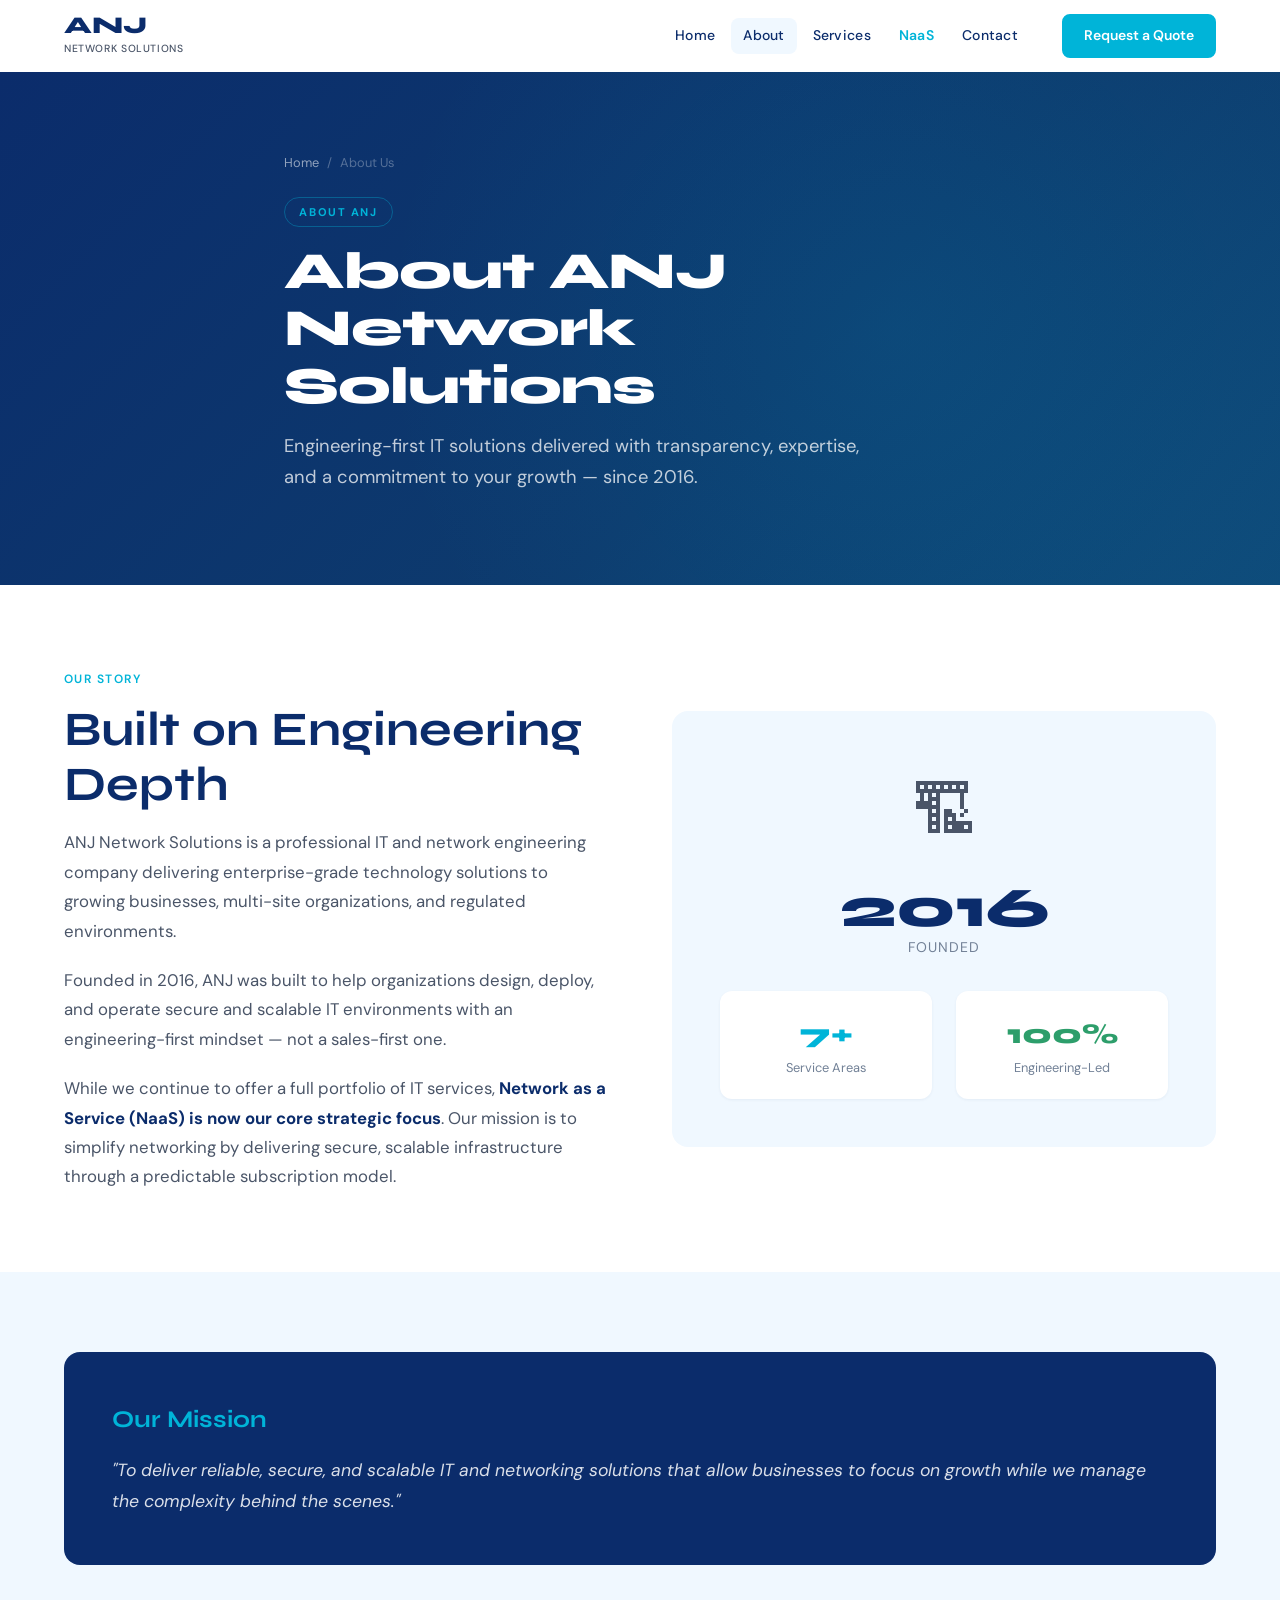
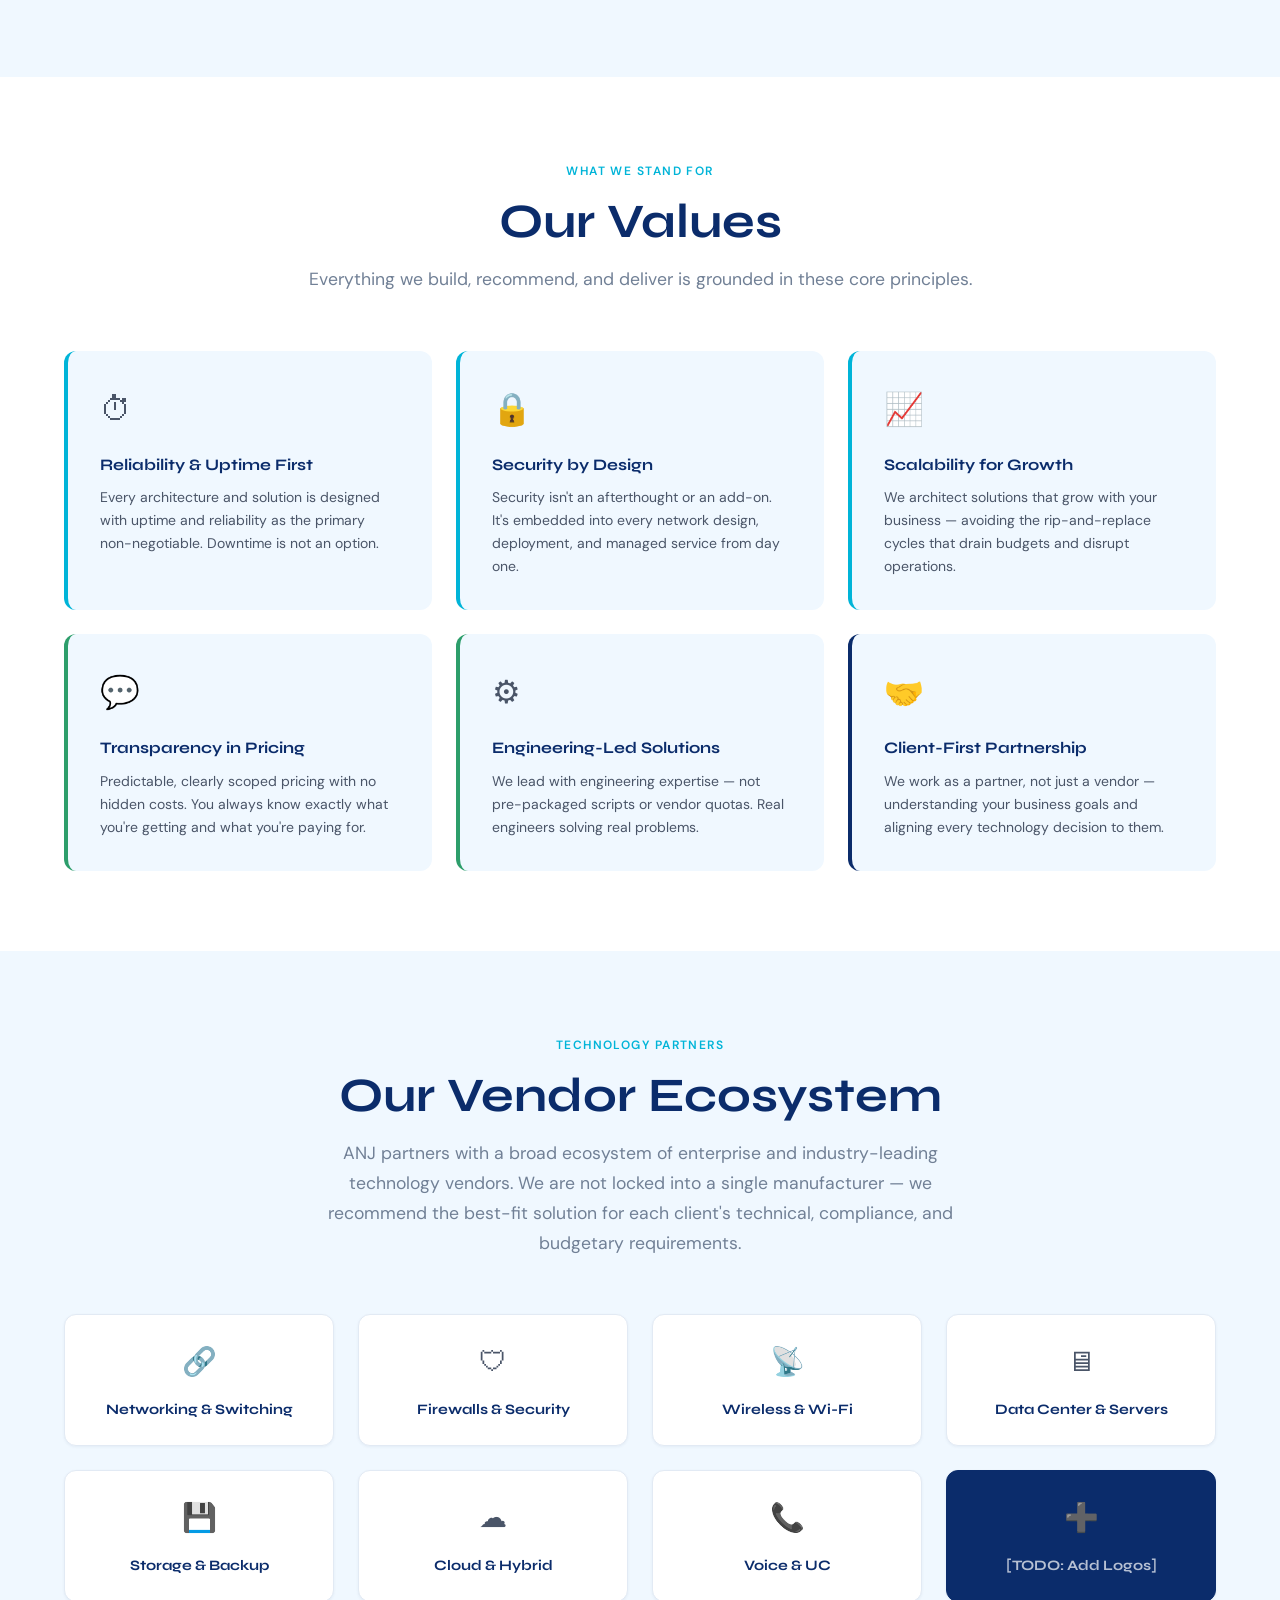
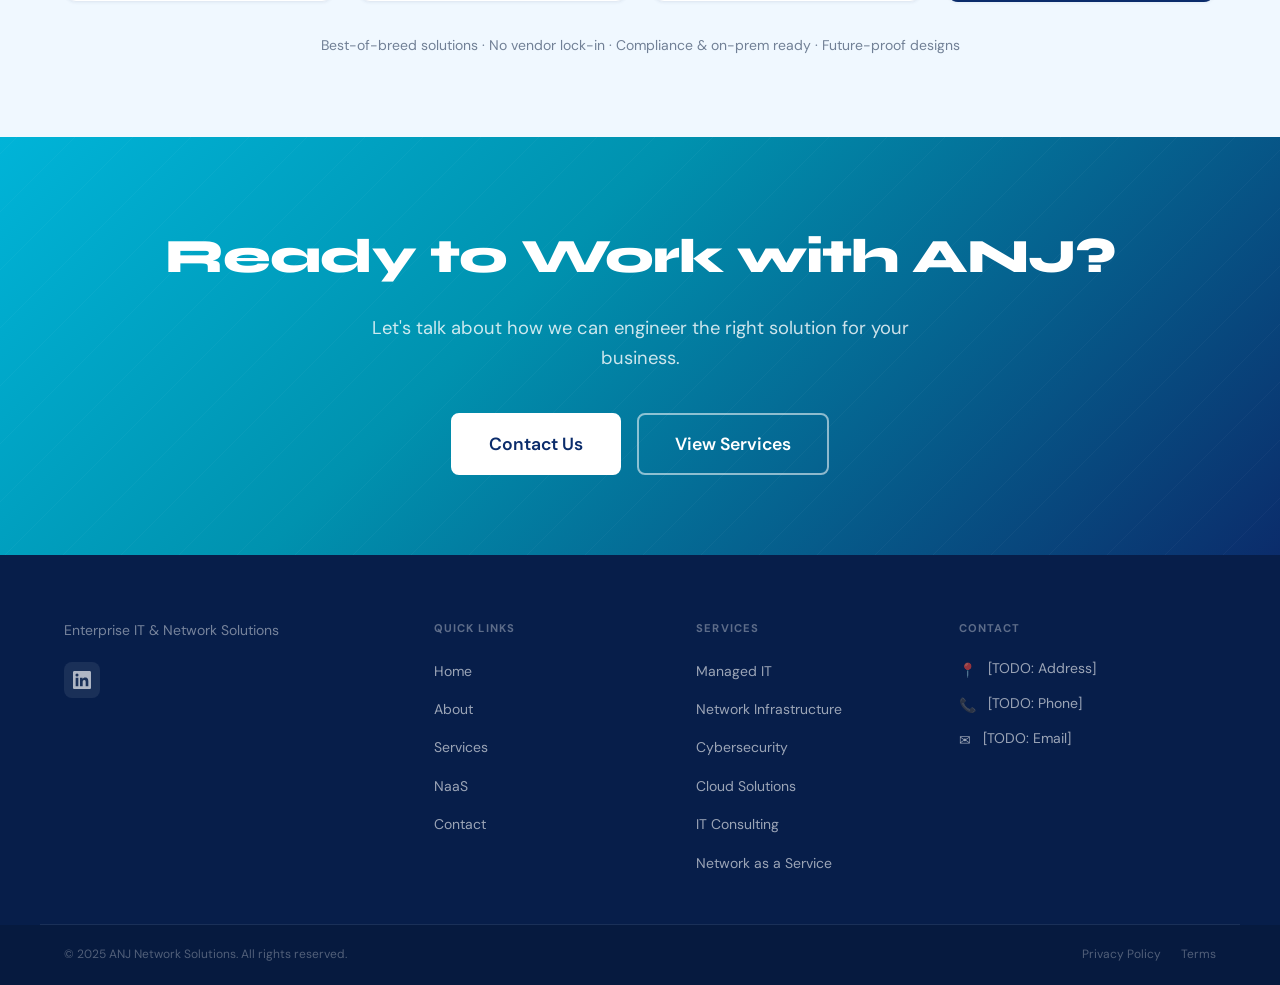
==== about.html @ 785e70c3 "Add files via upload" ====
<!DOCTYPE html>
<html lang="en">
<head>
<meta charset="UTF-8"/><meta name="viewport" content="width=device-width,initial-scale=1.0"/>
<title>About Us | ANJ Network Solutions</title>
<meta name="description" content="Founded in 2016, ANJ Network Solutions delivers enterprise-grade IT and network engineering with an engineering-first mindset. Learn about our mission, values, and team."/>
<link rel="canonical" href="https://www.anjnetworksolutions.com/about"/>
<meta property="og:title" content="About ANJ Network Solutions"/><meta property="og:description" content="Founded in 2016. Engineering-first IT and network solutions for growing businesses and regulated industries."/>
<link rel="preconnect" href="https://fonts.googleapis.com"/><link rel="preconnect" href="https://fonts.gstatic.com" crossorigin/>
<link href="https://fonts.googleapis.com/css2?family=Syne:wght@600;700;800&family=DM+Sans:wght@300;400;500;600&display=swap" rel="stylesheet"/>
<link rel="stylesheet" href="styles.css"/>
</head>
<body>
<header class="site-hd">
  <div class="ctr hd-inner">
    <a href="index.html" class="logo-lk"><img src="assets/anj-logo.png" alt="ANJ Network Solutions" class="logo-img" onerror="this.style.display='none';this.nextElementSibling.style.display='flex'"/><span class="logo-fb"><span class="logo-anj">ANJ</span><span class="logo-sub">Network Solutions</span></span></a>
    <nav class="main-nav"><ul class="nav-list">
      <li><a href="index.html" class="nav-lk">Home</a></li>
      <li><a href="about.html" class="nav-lk active">About</a></li>
      <li><a href="services.html" class="nav-lk">Services</a></li>
      <li><a href="naas.html" class="nav-lk nav-lk-hi">NaaS</a></li>
      <li><a href="contact.html" class="nav-lk">Contact</a></li>
    </ul></nav>
    <div class="hd-cta"><a href="contact.html#form" class="btn btn-primary btn-sm">Request a Quote</a></div>
    <button class="nav-tog" aria-label="Open menu" aria-expanded="false"><span class="hb-line"></span><span class="hb-line"></span><span class="hb-line"></span></button>
  </div>
  <nav class="mob-nav"><ul class="mob-nav-list">
    <li><a href="index.html" class="mob-nav-lk">Home</a></li><li><a href="about.html" class="mob-nav-lk">About</a></li>
    <li><a href="services.html" class="mob-nav-lk">Services</a></li><li><a href="naas.html" class="mob-nav-lk">NaaS</a></li>
    <li><a href="contact.html" class="mob-nav-lk">Contact</a></li>
    <li><a href="contact.html#form" class="btn btn-primary mob-cta">Request a Quote</a></li>
  </ul></nav>
</header>

<main>

<!-- PAGE HERO -->
<section class="pg-hero">
  <div class="ctr pg-hero-inner">
    <nav class="breadcrumb"><a href="index.html">Home</a><span>/</span><span>About Us</span></nav>
    <div class="pg-hero-label">About ANJ</div>
    <h1>About ANJ Network Solutions</h1>
    <p class="lead">Engineering-first IT solutions delivered with transparency, expertise, and a commitment to your growth — since 2016.</p>
  </div>
</section>

<!-- STORY -->
<section class="sec sec-white" id="story">
  <div class="ctr">
    <div style="display:grid;grid-template-columns:1fr 1fr;gap:4rem;align-items:center">
      <div class="reveal">
        <span class="sec-label">Our Story</span>
        <h2 class="sec-title">Built on Engineering Depth</h2>
        <p style="font-size:1.05rem;color:var(--slate);line-height:1.75;margin-bottom:1.25rem">ANJ Network Solutions is a professional IT and network engineering company delivering enterprise-grade technology solutions to growing businesses, multi-site organizations, and regulated environments.</p>
        <p style="font-size:1.05rem;color:var(--slate);line-height:1.75;margin-bottom:1.25rem">Founded in 2016, ANJ was built to help organizations design, deploy, and operate secure and scalable IT environments with an engineering-first mindset — not a sales-first one.</p>
        <p style="font-size:1.05rem;color:var(--slate);line-height:1.75">While we continue to offer a full portfolio of IT services, <strong style="color:var(--navy)">Network as a Service (NaaS) is now our core strategic focus</strong>. Our mission is to simplify networking by delivering secure, scalable infrastructure through a predictable subscription model.</p>
      </div>
      <div class="reveal" style="background:var(--ice);border-radius:var(--r-xl);padding:3rem;text-align:center">
        <div style="font-size:4rem;margin-bottom:1rem">🏗</div>
        <div style="font-family:var(--font-h);font-size:3.5rem;font-weight:800;color:var(--navy);line-height:1">2016</div>
        <div style="font-size:.875rem;color:var(--slate-light);text-transform:uppercase;letter-spacing:.08em;margin-bottom:2rem">Founded</div>
        <div style="display:grid;grid-template-columns:1fr 1fr;gap:1.5rem">
          <div style="background:var(--white);border-radius:var(--r-lg);padding:1.25rem;box-shadow:var(--shadow-sm)"><div style="font-family:var(--font-h);font-size:1.75rem;font-weight:800;color:var(--cyan)">7+</div><div style="font-size:.8rem;color:var(--slate-light)">Service Areas</div></div>
          <div style="background:var(--white);border-radius:var(--r-lg);padding:1.25rem;box-shadow:var(--shadow-sm)"><div style="font-family:var(--font-h);font-size:1.75rem;font-weight:800;color:var(--green)">100%</div><div style="font-size:.8rem;color:var(--slate-light)">Engineering-Led</div></div>
        </div>
      </div>
    </div>
  </div>
</section>

<!-- MISSION -->
<section class="sec sec-ice" id="mission">
  <div class="ctr">
    <div class="reveal">
      <div class="mission-box">
        <h3>Our Mission</h3>
        <p>"To deliver reliable, secure, and scalable IT and networking solutions that allow businesses to focus on growth while we manage the complexity behind the scenes."</p>
      </div>
    </div>
  </div>
</section>

<!-- VALUES -->
<section class="sec sec-white" id="values">
  <div class="ctr">
    <div class="sec-hd sec-hd-c reveal">
      <span class="sec-label">What We Stand For</span>
      <h2 class="sec-title">Our Values</h2>
      <p class="sec-intro">Everything we build, recommend, and deliver is grounded in these core principles.</p>
    </div>
    <div class="values-grid">
      <div class="val-card reveal"><div class="val-icon">⏱</div><h3 class="val-title">Reliability &amp; Uptime First</h3><p class="val-body">Every architecture and solution is designed with uptime and reliability as the primary non-negotiable. Downtime is not an option.</p></div>
      <div class="val-card reveal"><div class="val-icon">🔒</div><h3 class="val-title">Security by Design</h3><p class="val-body">Security isn't an afterthought or an add-on. It's embedded into every network design, deployment, and managed service from day one.</p></div>
      <div class="val-card reveal"><div class="val-icon">📈</div><h3 class="val-title">Scalability for Growth</h3><p class="val-body">We architect solutions that grow with your business — avoiding the rip-and-replace cycles that drain budgets and disrupt operations.</p></div>
      <div class="val-card reveal" style="border-left-color:var(--green)"><div class="val-icon">💬</div><h3 class="val-title">Transparency in Pricing</h3><p class="val-body">Predictable, clearly scoped pricing with no hidden costs. You always know exactly what you're getting and what you're paying for.</p></div>
      <div class="val-card reveal" style="border-left-color:var(--green)"><div class="val-icon">⚙</div><h3 class="val-title">Engineering-Led Solutions</h3><p class="val-body">We lead with engineering expertise — not pre-packaged scripts or vendor quotas. Real engineers solving real problems.</p></div>
      <div class="val-card reveal" style="border-left-color:var(--navy)"><div class="val-icon">🤝</div><h3 class="val-title">Client-First Partnership</h3><p class="val-body">We work as a partner, not just a vendor — understanding your business goals and aligning every technology decision to them.</p></div>
    </div>
  </div>
</section>

<!-- VENDOR ECOSYSTEM -->
<section class="sec sec-ice" id="vendors">
  <div class="ctr">
    <div class="sec-hd sec-hd-c reveal">
      <span class="sec-label">Technology Partners</span>
      <h2 class="sec-title">Our Vendor Ecosystem</h2>
      <p class="sec-intro">ANJ partners with a broad ecosystem of enterprise and industry-leading technology vendors. We are not locked into a single manufacturer — we recommend the best-fit solution for each client's technical, compliance, and budgetary requirements.</p>
    </div>
    <div class="vendor-cats">
      <div class="vendor-cat reveal"><div class="vendor-cat-icon">🔗</div><h4 class="vendor-cat-title">Networking &amp; Switching</h4></div>
      <div class="vendor-cat reveal"><div class="vendor-cat-icon">🛡</div><h4 class="vendor-cat-title">Firewalls &amp; Security</h4></div>
      <div class="vendor-cat reveal"><div class="vendor-cat-icon">📡</div><h4 class="vendor-cat-title">Wireless &amp; Wi-Fi</h4></div>
      <div class="vendor-cat reveal"><div class="vendor-cat-icon">🖥</div><h4 class="vendor-cat-title">Data Center &amp; Servers</h4></div>
      <div class="vendor-cat reveal"><div class="vendor-cat-icon">💾</div><h4 class="vendor-cat-title">Storage &amp; Backup</h4></div>
      <div class="vendor-cat reveal"><div class="vendor-cat-icon">☁</div><h4 class="vendor-cat-title">Cloud &amp; Hybrid</h4></div>
      <div class="vendor-cat reveal"><div class="vendor-cat-icon">📞</div><h4 class="vendor-cat-title">Voice &amp; UC</h4></div>
      <div class="vendor-cat reveal" style="background:var(--navy);border-color:var(--navy)"><div class="vendor-cat-icon">➕</div><h4 class="vendor-cat-title" style="color:rgba(255,255,255,.7)">[TODO: Add Logos]</h4></div>
    </div>
    <p style="text-align:center;font-size:.875rem;color:var(--slate-light);margin-top:2rem" class="reveal">Best-of-breed solutions · No vendor lock-in · Compliance &amp; on-prem ready · Future-proof designs</p>
  </div>
</section>

<!-- CTA -->
<section class="cta-band">
  <div class="ctr cta-band-inner reveal">
    <h2>Ready to Work with ANJ?</h2>
    <p>Let's talk about how we can engineer the right solution for your business.</p>
    <div class="cta-band-acts">
      <a href="contact.html#form" class="btn btn-white btn-lg">Contact Us</a>
      <a href="services.html" class="btn btn-ghost btn-lg">View Services</a>
    </div>
  </div>
</section>

</main>

<footer class="site-ft">
  <div class="ctr ft-inner">
    <div><img src="assets/anj-logo-white.png" alt="ANJ Network Solutions" class="ft-logo" onerror="this.style.display='none'"/><p class="ft-tag">Enterprise IT &amp; Network Solutions</p><div class="ft-social"><a href="https://linkedin.com/company/TODO" class="soc-lk" aria-label="LinkedIn" target="_blank" rel="noopener"><svg viewBox="0 0 24 24" fill="currentColor" width="18" height="18"><path d="M20.447 20.452h-3.554v-5.569c0-1.328-.027-3.037-1.852-3.037-1.853 0-2.136 1.445-2.136 2.939v5.667H9.351V9h3.414v1.561h.046c.477-.9 1.637-1.85 3.37-1.85 3.601 0 4.267 2.37 4.267 5.455v6.286zM5.337 7.433a2.062 2.062 0 01-2.063-2.065 2.064 2.064 0 112.063 2.065zm1.782 13.019H3.555V9h3.564v11.452zM22.225 0H1.771C.792 0 0 .774 0 1.729v20.542C0 23.227.792 24 1.771 24h20.451C23.2 24 24 23.227 24 22.271V1.729C24 .774 23.2 0 22.222 0h.003z"/></svg></a></div></div>
    <nav><h4 class="ft-nav-title">Quick Links</h4><ul class="ft-nav-list"><li><a href="index.html" class="ft-lk">Home</a></li><li><a href="about.html" class="ft-lk">About</a></li><li><a href="services.html" class="ft-lk">Services</a></li><li><a href="naas.html" class="ft-lk">NaaS</a></li><li><a href="contact.html" class="ft-lk">Contact</a></li></ul></nav>
    <nav><h4 class="ft-nav-title">Services</h4><ul class="ft-nav-list"><li><a href="services/managed-it.html" class="ft-lk">Managed IT</a></li><li><a href="services/network-infrastructure.html" class="ft-lk">Network Infrastructure</a></li><li><a href="services/cybersecurity.html" class="ft-lk">Cybersecurity</a></li><li><a href="services/cloud-solutions.html" class="ft-lk">Cloud Solutions</a></li><li><a href="services/it-consulting.html" class="ft-lk">IT Consulting</a></li><li><a href="naas.html" class="ft-lk">Network as a Service</a></li></ul></nav>
    <address style="font-style:normal"><h4 class="ft-nav-title">Contact</h4><ul class="ft-ci-list"><li><span class="ft-ci-icon">📍</span><span>[TODO: Address]</span></li><li><span class="ft-ci-icon">📞</span><a href="tel:TODO" class="ft-lk">[TODO: Phone]</a></li><li><span class="ft-ci-icon">✉</span><a href="mailto:info@anjnetworksolutions.com" class="ft-lk">[TODO: Email]</a></li></ul></address>
  </div>
  <div class="ft-bottom"><div class="ctr ft-bottom-inner"><p class="ft-copy">© 2025 ANJ Network Solutions. All rights reserved.</p><nav class="ft-legal"><a href="#" class="ft-lk-sm">Privacy Policy</a><a href="#" class="ft-lk-sm">Terms</a></nav></div></div>
</footer>
<script src="main.js"></script>
</body>
</html>
---- styles.css ----
/* ============================================================
   ANJ NETWORK SOLUTIONS — styles.css
   Design System: Deep Navy + Cyan + Emerald
   Fonts: Syne (headings) + DM Sans (body)
   ============================================================ */

:root {
  --navy:        #0B2C6B;
  --navy-deep:   #071E4A;
  --navy-mid:    #0D3B6E;
  --cyan:        #00B4D8;
  --cyan-dark:   #0092AF;
  --cyan-light:  #E0F7FD;
  --green:       #2D9E6B;
  --green-dark:  #228A5A;
  --green-light: #E8F8F0;
  --ice:         #F0F8FF;
  --white:       #FFFFFF;
  --slate:       #4A5568;
  --slate-light: #718096;
  --border:      #E2EAF4;
  --shadow-sm:   0 1px 3px rgba(11,44,107,.06);
  --shadow-md:   0 4px 24px rgba(11,44,107,.08);
  --shadow-lg:   0 8px 40px rgba(11,44,107,.13);
  --font-h:      'Syne', sans-serif;
  --font-b:      'DM Sans', sans-serif;
  --r-sm: 4px; --r-md: 8px; --r-lg: 12px; --r-xl: 16px; --r-full: 9999px;
  --max-w: 1200px;
  --px: 1.5rem;
  --hh: 72px;
  --ease: .22s ease;
}

*,*::before,*::after{box-sizing:border-box;margin:0;padding:0}
html{scroll-behavior:smooth;font-size:16px}
body{font-family:var(--font-b);color:var(--slate);background:var(--white);-webkit-font-smoothing:antialiased;line-height:1.65}
img,svg{display:block;max-width:100%}
a{color:inherit;text-decoration:none}
ul,ol{list-style:none}
button{font-family:inherit;cursor:pointer;border:none;background:none}

/* ── Container ── */
.ctr{width:100%;max-width:var(--max-w);margin:0 auto;padding:0 var(--px)}

/* ── Buttons ── */
.btn{display:inline-flex;align-items:center;justify-content:center;gap:.5rem;padding:.75rem 1.75rem;font-family:var(--font-b);font-size:1rem;font-weight:600;border-radius:var(--r-md);transition:background var(--ease),color var(--ease),border-color var(--ease),box-shadow var(--ease),transform var(--ease);white-space:nowrap;border:2px solid transparent}
.btn:focus-visible{outline:3px solid var(--cyan);outline-offset:3px}
.btn:active{transform:translateY(1px)}
.btn-primary{background:var(--cyan);color:var(--white);border-color:var(--cyan)}
.btn-primary:hover{background:var(--cyan-dark);border-color:var(--cyan-dark);box-shadow:0 4px 16px rgba(0,180,216,.35)}
.btn-secondary{background:transparent;color:var(--navy);border-color:var(--navy)}
.btn-secondary:hover{background:var(--navy);color:var(--white)}
.btn-ghost{background:transparent;color:var(--white);border-color:rgba(255,255,255,.55)}
.btn-ghost:hover{background:rgba(255,255,255,.1);border-color:var(--white)}
.btn-accent{background:var(--green);color:var(--white);border-color:var(--green)}
.btn-accent:hover{background:var(--green-dark);border-color:var(--green-dark);box-shadow:0 4px 16px rgba(45,158,107,.35)}
.btn-white{background:var(--white);color:var(--navy);border-color:var(--white)}
.btn-white:hover{background:var(--ice)}
.btn-lg{padding:.9rem 2.25rem;font-size:1.1rem}
.btn-sm{padding:.5rem 1.25rem;font-size:.875rem}

/* ── Section header ── */
.sec-label{display:inline-block;font-size:.75rem;font-weight:600;letter-spacing:.12em;text-transform:uppercase;color:var(--cyan);margin-bottom:.75rem}
.sec-label-light{color:rgba(255,255,255,.6)}
.sec-title{font-family:var(--font-h);font-size:clamp(1.875rem,4vw,3rem);font-weight:700;color:var(--navy);line-height:1.15;margin-bottom:1rem}
.sec-title-light{color:var(--white)}
.sec-intro{font-size:1.1rem;color:var(--slate-light);max-width:680px;line-height:1.7}
.sec-hd{margin-bottom:3.5rem}
.sec-hd-c{text-align:center}
.sec-hd-c .sec-intro{margin:0 auto}
.sec-hd-light .sec-intro{color:rgba(255,255,255,.7)}

/* ── HEADER ── */
.site-hd{position:sticky;top:0;z-index:100;height:var(--hh);background:var(--white);border-bottom:1px solid transparent;transition:border-color var(--ease),box-shadow var(--ease)}
.site-hd.scrolled{border-bottom-color:var(--border);box-shadow:var(--shadow-sm)}
.hd-inner{height:var(--hh);display:flex;align-items:center;gap:2rem}
.logo-lk{display:flex;align-items:center;flex-shrink:0}
.logo-img{height:38px;width:auto}
.logo-fb{display:none;flex-direction:column;gap:2px}
.logo-anj{font-family:var(--font-h);font-size:1.5rem;font-weight:800;color:var(--navy);line-height:1}
.logo-sub{font-size:.65rem;font-weight:500;color:var(--slate);letter-spacing:.06em;text-transform:uppercase}
.main-nav{margin-left:auto}
.nav-list{display:flex;align-items:center;gap:.25rem}
.nav-lk{display:block;padding:.4rem .75rem;font-size:.875rem;font-weight:500;color:var(--navy);border-radius:var(--r-md);transition:background var(--ease),color var(--ease);letter-spacing:.02em}
.nav-lk:hover,.nav-lk.active{background:var(--ice);color:var(--navy)}
.nav-lk-hi{color:var(--cyan);font-weight:600}
.nav-lk-hi:hover{background:var(--cyan-light);color:var(--cyan-dark)}
.hd-cta{flex-shrink:0}
.nav-tog{display:none;flex-direction:column;justify-content:center;align-items:center;gap:5px;width:40px;height:40px;border-radius:var(--r-md);transition:background var(--ease)}
.nav-tog:hover{background:var(--ice)}
.hb-line{width:22px;height:2px;background:var(--navy);border-radius:2px;transition:transform var(--ease),opacity var(--ease)}
.mob-nav{position:fixed;top:var(--hh);left:0;right:0;bottom:0;background:var(--white);padding:1.5rem;transform:translateX(100%);transition:transform .35s ease;z-index:99;overflow-y:auto}
.mob-nav.open{transform:translateX(0)}
.mob-nav-list{display:flex;flex-direction:column;gap:.5rem}
.mob-nav-lk{display:block;padding:1rem;font-size:1.1rem;font-weight:500;color:var(--navy);border-bottom:1px solid var(--border);border-radius:var(--r-md);transition:background var(--ease)}
.mob-nav-lk:hover{background:var(--ice)}
.mob-cta{margin-top:1.5rem;width:100%;justify-content:center}

/* ── HERO ── */
.hero{position:relative;min-height:calc(100vh - var(--hh));min-height:680px;background:linear-gradient(135deg,var(--navy) 0%,var(--navy-mid) 55%,#0E4B7A 100%);overflow:hidden;display:flex;align-items:center}
.hero-bg{position:absolute;inset:0;background:radial-gradient(circle at 20% 30%,rgba(0,180,216,.12) 0%,transparent 50%),radial-gradient(circle at 80% 70%,rgba(45,158,107,.08) 0%,transparent 50%),repeating-linear-gradient(45deg,transparent,transparent 60px,rgba(255,255,255,.015) 60px,rgba(255,255,255,.015) 61px);pointer-events:none}
.hero-inner{position:relative;z-index:1;display:grid;grid-template-columns:1fr 1fr;align-items:center;gap:4rem;padding:5rem 0}
.hero-badge{display:inline-flex;align-items:center;background:rgba(0,180,216,.15);border:1px solid rgba(0,180,216,.3);color:var(--cyan);font-size:.75rem;font-weight:600;letter-spacing:.08em;text-transform:uppercase;padding:.35rem 1rem;border-radius:var(--r-full);margin-bottom:1.25rem}
.hero-h1{font-family:var(--font-h);font-size:clamp(2.25rem,5vw,3.75rem);font-weight:800;color:var(--white);line-height:1.08;margin-bottom:1.5rem;letter-spacing:-.02em}
.hero-h1 em{font-style:normal;color:var(--cyan);display:block}
.hero-lead{font-size:1.2rem;color:rgba(255,255,255,.75);line-height:1.7;margin-bottom:2rem;max-width:520px}
.hero-acts{display:flex;flex-wrap:wrap;gap:1rem;margin-bottom:2rem}
.hero-trust{display:flex;flex-wrap:wrap;gap:1.5rem}
.trust-it{font-size:.875rem;color:rgba(255,255,255,.55);font-weight:500}

/* Hero illustration */
.hero-vis{display:flex;align-items:center;justify-content:center}
.hero-illo{position:relative;width:100%;max-width:460px;aspect-ratio:1}
.net-node{position:absolute;border-radius:50%;background:rgba(0,180,216,.2);border:2px solid rgba(0,180,216,.45);animation:nPulse 3s ease-in-out infinite}
.n1{width:80px;height:80px;top:15%;left:40%;animation-delay:0s}
.n2{width:56px;height:56px;top:50%;left:10%;animation-delay:.5s}
.n3{width:64px;height:64px;top:65%;left:55%;animation-delay:1s}
.n4{width:48px;height:48px;top:20%;left:75%;animation-delay:1.5s}
.n5{width:40px;height:40px;top:45%;left:80%;animation-delay:.8s}
.net-line{position:absolute;background:linear-gradient(90deg,transparent,rgba(0,180,216,.4),transparent);height:1.5px;animation:lFlow 2.5s ease-in-out infinite}
.l1{width:160px;top:22%;left:22%;transform:rotate(20deg);animation-delay:0s}
.l2{width:200px;top:55%;left:15%;transform:rotate(-10deg);animation-delay:.7s}
.l3{width:120px;top:35%;left:60%;transform:rotate(45deg);animation-delay:1.2s}
.net-pulse{position:absolute;top:50%;left:50%;transform:translate(-50%,-50%);width:120px;height:120px;border-radius:50%;border:2px solid rgba(0,180,216,.3);animation:rExpand 2.5s ease-out infinite}
.net-card{position:absolute;display:flex;align-items:center;gap:.5rem;background:rgba(255,255,255,.08);backdrop-filter:blur(12px);border:1px solid rgba(255,255,255,.15);border-radius:var(--r-lg);padding:.65rem 1rem;animation:cFloat 4s ease-in-out infinite}
.nc1{bottom:30%;left:0;animation-delay:0s}
.nc2{top:25%;right:0;animation-delay:1.3s}
.nc3{bottom:10%;right:10%;animation-delay:.6s}
.nc-icon{font-size:1.2rem}
.nc-lbl{font-family:var(--font-b);font-size:.875rem;font-weight:600;color:rgba(255,255,255,.9)}
@keyframes nPulse{0%,100%{transform:scale(1);opacity:.7}50%{transform:scale(1.1);opacity:1}}
@keyframes lFlow{0%,100%{opacity:.3}50%{opacity:.8}}
@keyframes rExpand{0%{transform:translate(-50%,-50%) scale(1);opacity:.5}100%{transform:translate(-50%,-50%) scale(2.5);opacity:0}}
@keyframes cFloat{0%,100%{transform:translateY(0)}50%{transform:translateY(-8px)}}

/* ── PAGE HERO (inner pages) ── */
.pg-hero{background:linear-gradient(135deg,var(--navy) 0%,var(--navy-mid) 60%,#0E4B7A 100%);padding:5rem 0 4rem;position:relative;overflow:hidden}
.pg-hero::before{content:'';position:absolute;inset:0;background:radial-gradient(circle at 70% 50%,rgba(0,180,216,.1) 0%,transparent 55%);pointer-events:none}
.pg-hero-inner{position:relative;z-index:1;max-width:760px}
.pg-hero-label{display:inline-block;font-size:.7rem;font-weight:700;letter-spacing:.14em;text-transform:uppercase;color:var(--cyan);border:1px solid rgba(0,180,216,.35);padding:.3rem .9rem;border-radius:var(--r-full);margin-bottom:1rem}
.pg-hero h1{font-family:var(--font-h);font-size:clamp(2rem,4.5vw,3.25rem);font-weight:800;color:var(--white);line-height:1.1;letter-spacing:-.02em;margin-bottom:1rem}
.pg-hero .lead{font-size:1.15rem;color:rgba(255,255,255,.75);line-height:1.7;margin-bottom:1.75rem;max-width:600px}
.breadcrumb{display:flex;align-items:center;gap:.5rem;font-size:.8rem;color:rgba(255,255,255,.45);margin-bottom:1.5rem}
.breadcrumb a{color:rgba(255,255,255,.55);transition:color var(--ease)}
.breadcrumb a:hover{color:var(--cyan)}
.breadcrumb span{color:rgba(255,255,255,.3)}

/* ── CARDS ── */
.card{background:var(--white);border-radius:var(--r-lg);padding:2rem;box-shadow:var(--shadow-md);border:1px solid transparent;transition:transform var(--ease),box-shadow var(--ease),border-color var(--ease)}
.card:hover{transform:translateY(-4px);box-shadow:var(--shadow-lg);border-color:var(--border)}
.card-feat{border-top:4px solid var(--green)}
.card-icon{width:48px;height:48px;color:var(--cyan);margin-bottom:1.25rem}
.card-icon-green{color:var(--green)}
.card-title{font-family:var(--font-h);font-size:1.2rem;font-weight:700;color:var(--navy);margin-bottom:.75rem;line-height:1.25}
.card-body{font-size:.95rem;color:var(--slate);line-height:1.65}
.card-lk{display:inline-flex;align-items:center;gap:.5rem;font-size:.875rem;font-weight:600;color:var(--cyan);transition:gap var(--ease);margin-top:1rem}
.card-lk:hover{gap:.75rem}
.card-lk-g{color:var(--green)}
.card-lk-g:hover{color:var(--green-dark)}
.card-badge{position:absolute;top:-1px;right:1.5rem;background:var(--green);color:var(--white);font-size:.65rem;font-weight:700;letter-spacing:.08em;text-transform:uppercase;padding:3px .75rem;border-radius:0 0 var(--r-sm) var(--r-sm)}

/* ── SERVICE GRID ── */
.svc-grid{display:grid;grid-template-columns:repeat(3,1fr);gap:1.5rem}
.svc-card{position:relative;display:flex;flex-direction:column}

/* ── WHY GRID ── */
.why-grid{display:grid;grid-template-columns:repeat(5,1fr);gap:2rem}
.why-item{text-align:center;padding:1.5rem 1rem}
.why-icon{width:56px;height:56px;color:var(--cyan);margin:0 auto 1.25rem;background:var(--cyan-light);border-radius:var(--r-xl);padding:.75rem;display:flex;align-items:center;justify-content:center}
.why-title{font-family:var(--font-h);font-size:.95rem;font-weight:700;color:var(--navy);margin-bottom:.5rem}
.why-body{font-size:.85rem;color:var(--slate-light);line-height:1.65}

/* ── PROCESS STEPS ── */
.process-steps{display:grid;grid-template-columns:repeat(4,1fr);gap:1.5rem;position:relative}
.process-steps::before{content:'';position:absolute;top:28px;left:10%;right:10%;height:2px;background:linear-gradient(90deg,var(--cyan),var(--green));z-index:0}
.step{text-align:center;position:relative;z-index:1}
.step-num{width:56px;height:56px;border-radius:50%;background:var(--navy);color:var(--white);font-family:var(--font-h);font-size:1.2rem;font-weight:800;display:flex;align-items:center;justify-content:center;margin:0 auto 1rem;border:3px solid var(--cyan)}
.step-title{font-family:var(--font-h);font-size:1rem;font-weight:700;color:var(--navy);margin-bottom:.5rem}
.step-body{font-size:.85rem;color:var(--slate-light);line-height:1.6}

/* ── CHALLENGES ── */
.challenge-grid{display:grid;grid-template-columns:repeat(3,1fr);gap:1.5rem}
.challenge-card{background:var(--white);border-radius:var(--r-lg);padding:2rem;border-left:4px solid var(--cyan);box-shadow:var(--shadow-sm)}
.challenge-icon{font-size:2rem;margin-bottom:.75rem}
.challenge-title{font-family:var(--font-h);font-size:1.1rem;font-weight:700;color:var(--navy);margin-bottom:.5rem}
.challenge-body{font-size:.9rem;color:var(--slate);line-height:1.6}

/* ── BENEFITS ── */
.benefits-grid{display:grid;grid-template-columns:repeat(4,1fr);gap:1.5rem}
.benefit-item{text-align:center;padding:1.5rem}
.benefit-icon{font-size:2.5rem;margin-bottom:.75rem}
.benefit-title{font-family:var(--font-h);font-size:1rem;font-weight:700;color:var(--navy);margin-bottom:.5rem}
.benefit-body{font-size:.85rem;color:var(--slate-light);line-height:1.6}

/* ── CASE STUDY ── */
.cs-grid{display:grid;grid-template-columns:repeat(3,1fr);gap:2px;border-radius:var(--r-xl);overflow:hidden}
.cs-col{padding:2.5rem 2rem}
.cs-p{background:rgba(255,255,255,.04)}
.cs-s{background:rgba(0,180,216,.08)}
.cs-r{background:rgba(45,158,107,.1)}
.cs-icon{font-size:2rem;display:block;margin-bottom:1rem}
.cs-title{font-family:var(--font-h);font-size:1.2rem;font-weight:700;color:var(--white);margin-bottom:1rem}
.cs-body{font-size:.95rem;color:rgba(255,255,255,.72);line-height:1.7}
.cs-metrics{display:flex;flex-direction:column;gap:1rem;margin-bottom:.75rem}
.cs-metric{display:flex;align-items:baseline;gap:.75rem}
.cs-num{font-family:var(--font-h);font-size:2.5rem;font-weight:800;color:var(--cyan);line-height:1}
.cs-lbl{font-size:.85rem;color:rgba(255,255,255,.65);font-weight:500}

/* ── FAQ ── */
.faq-list{border-top:1px solid var(--border)}
.faq-item{border-bottom:1px solid var(--border)}
.faq-q{width:100%;display:flex;align-items:center;justify-content:space-between;gap:1rem;padding:1.5rem 0;font-family:var(--font-b);font-size:1.05rem;font-weight:600;color:var(--navy);text-align:left;transition:color var(--ease)}
.faq-q:hover,.faq-q[aria-expanded=true]{color:var(--cyan)}
.faq-q:focus-visible{outline:3px solid var(--cyan);outline-offset:2px;border-radius:var(--r-sm)}
.faq-icon{font-size:1.5rem;font-weight:300;color:var(--cyan);flex-shrink:0;transition:transform var(--ease);line-height:1}
.faq-q[aria-expanded=true] .faq-icon{transform:rotate(45deg)}
.faq-a{padding:0 0 1.5rem}
.faq-a p{font-size:.95rem;color:var(--slate);line-height:1.75}
.faq-container{max-width:840px}

/* ── CTA BANNER ── */
.cta-band{position:relative;padding:5rem 0;background:linear-gradient(135deg,var(--cyan) 0%,var(--cyan-dark) 40%,var(--navy) 100%);overflow:hidden;text-align:center}
.cta-band::before{content:'';position:absolute;inset:0;background:repeating-linear-gradient(-45deg,transparent,transparent 40px,rgba(255,255,255,.03) 40px,rgba(255,255,255,.03) 41px);pointer-events:none}
.cta-band-inner{position:relative;z-index:1}
.cta-band h2{font-family:var(--font-h);font-size:clamp(2rem,4vw,3rem);font-weight:800;color:var(--white);margin-bottom:1rem;letter-spacing:-.02em}
.cta-band p{font-size:1.15rem;color:rgba(255,255,255,.8);margin-bottom:2.5rem;max-width:540px;margin-left:auto;margin-right:auto}
.cta-band-acts{display:flex;flex-wrap:wrap;justify-content:center;gap:1rem}

/* ── NAAS SPOTLIGHT ── */
.naas-spot{padding:6rem 0;background:linear-gradient(135deg,var(--navy) 0%,var(--navy-mid) 60%,#0E4B7A 100%);position:relative;overflow:hidden}
.naas-spot::before{content:'';position:absolute;inset:0;background:radial-gradient(ellipse at 80% 50%,rgba(45,158,107,.1) 0%,transparent 60%);pointer-events:none}
.naas-spot-inner{position:relative;z-index:1;display:grid;grid-template-columns:1fr 1fr;align-items:center;gap:4rem}
.naas-badge{display:inline-flex;background:rgba(45,158,107,.2);border:1px solid rgba(45,158,107,.4);color:#5FD399;font-size:.7rem;font-weight:700;letter-spacing:.1em;text-transform:uppercase;padding:.35rem 1rem;border-radius:var(--r-full);margin-bottom:1.25rem}
.naas-title{font-family:var(--font-h);font-size:clamp(2rem,4vw,3rem);font-weight:800;color:var(--white);line-height:1.1;margin-bottom:1.5rem;letter-spacing:-.02em}
.naas-title span{color:#5FD399}
.naas-body{font-size:1.1rem;color:rgba(255,255,255,.75);line-height:1.7;margin-bottom:2rem;max-width:500px}
.naas-check-list{display:flex;flex-direction:column;gap:.75rem;margin-bottom:2rem}
.naas-check-list li{display:flex;align-items:center;gap:.75rem;font-size:.95rem;color:rgba(255,255,255,.85);font-weight:500}
.chk{color:#5FD399;font-size:1.1rem;font-weight:700;flex-shrink:0}
.naas-acts{display:flex;flex-wrap:wrap;gap:1rem}
.cmp-wrap{display:flex;align-items:center;gap:1rem}
.cmp-card{flex:1;background:rgba(255,255,255,.06);border:1px solid rgba(255,255,255,.12);border-radius:var(--r-xl);padding:1.5rem;backdrop-filter:blur(8px)}
.cmp-new{background:rgba(45,158,107,.12);border-color:rgba(45,158,107,.3)}
.cmp-lbl{font-size:.7rem;font-weight:700;color:rgba(255,255,255,.45);text-transform:uppercase;letter-spacing:.1em;margin-bottom:1rem}
.cmp-lbl-g{color:#5FD399}
.cmp-list{display:flex;flex-direction:column;gap:.65rem}
.cmp-list li{font-size:.82rem;padding-left:1.25rem;position:relative;color:rgba(255,255,255,.7);line-height:1.4}
.cmp-bad li::before{content:'✗';position:absolute;left:0;color:rgba(255,80,80,.7);font-weight:700}
.cmp-good li::before{content:'✓';position:absolute;left:0;color:#5FD399;font-weight:700}
.cmp-arrow{font-size:1.5rem;color:var(--cyan);font-weight:700;flex-shrink:0}

/* ── ABOUT VALUES ── */
.values-grid{display:grid;grid-template-columns:repeat(3,1fr);gap:1.5rem}
.val-card{background:var(--ice);border-radius:var(--r-lg);padding:2rem;border-left:4px solid var(--cyan)}
.val-icon{font-size:2rem;margin-bottom:1rem}
.val-title{font-family:var(--font-h);font-size:1rem;font-weight:700;color:var(--navy);margin-bottom:.5rem}
.val-body{font-size:.875rem;color:var(--slate);line-height:1.65}

/* ── MISSION BOX ── */
.mission-box{background:var(--navy);color:var(--white);border-radius:var(--r-xl);padding:3rem;margin-bottom:2rem}
.mission-box h3{font-family:var(--font-h);font-size:1.5rem;color:var(--cyan);margin-bottom:1rem}
.mission-box p{font-size:1.1rem;color:rgba(255,255,255,.85);line-height:1.75;font-style:italic}

/* ── VENDOR GRID ── */
.vendor-cats{display:grid;grid-template-columns:repeat(4,1fr);gap:1.5rem}
.vendor-cat{background:var(--white);border-radius:var(--r-lg);padding:1.5rem;border:1px solid var(--border);text-align:center;box-shadow:var(--shadow-sm)}
.vendor-cat-icon{font-size:1.75rem;margin-bottom:.75rem}
.vendor-cat-title{font-family:var(--font-h);font-size:.9rem;font-weight:700;color:var(--navy)}

/* ── TEAM ── */
.team-grid{display:grid;grid-template-columns:repeat(3,1fr);gap:2rem}
.team-card{text-align:center;padding:2rem}
.team-avatar{width:96px;height:96px;border-radius:50%;background:linear-gradient(135deg,var(--navy),var(--cyan));display:flex;align-items:center;justify-content:center;margin:0 auto 1rem;font-family:var(--font-h);font-size:1.75rem;font-weight:800;color:var(--white)}
.team-name{font-family:var(--font-h);font-size:1.1rem;font-weight:700;color:var(--navy);margin-bottom:.25rem}
.team-role{font-size:.875rem;color:var(--cyan);font-weight:600;margin-bottom:.75rem}
.team-bio{font-size:.875rem;color:var(--slate-light);line-height:1.65}

/* ── CONTACT FORM ── */
.contact-wrap{display:grid;grid-template-columns:1.4fr 1fr;gap:4rem;align-items:start}
.form-group{margin-bottom:1.25rem}
.form-row{display:grid;grid-template-columns:1fr 1fr;gap:1.25rem}
label{display:block;font-size:.875rem;font-weight:600;color:var(--navy);margin-bottom:.5rem}
input,textarea,select{width:100%;padding:.75rem 1rem;font-family:var(--font-b);font-size:.95rem;color:var(--navy);background:var(--white);border:1.5px solid var(--border);border-radius:var(--r-md);transition:border-color var(--ease),box-shadow var(--ease);outline:none}
input:focus,textarea:focus,select:focus{border-color:var(--cyan);box-shadow:0 0 0 3px rgba(0,180,216,.15)}
textarea{resize:vertical;min-height:140px}
.contact-info{background:var(--navy);border-radius:var(--r-xl);padding:2.5rem;color:var(--white)}
.contact-info h3{font-family:var(--font-h);font-size:1.5rem;color:var(--cyan);margin-bottom:1.5rem}
.ci-item{display:flex;align-items:flex-start;gap:1rem;margin-bottom:1.5rem}
.ci-icon{font-size:1.25rem;flex-shrink:0;margin-top:2px}
.ci-label{font-size:.75rem;font-weight:700;color:rgba(255,255,255,.45);text-transform:uppercase;letter-spacing:.08em;margin-bottom:.25rem}
.ci-val{font-size:.95rem;color:rgba(255,255,255,.8);line-height:1.5}
.ci-val a{color:var(--cyan);transition:color var(--ease)}
.ci-val a:hover{color:var(--white)}

/* ── SERVICES LISTING ── */
.svc-listing{display:grid;grid-template-columns:repeat(3,1fr);gap:1.5rem}

/* ── NAAS STEPS ── */
.naas-steps{display:grid;grid-template-columns:repeat(5,1fr);gap:1.5rem}
.naas-step{text-align:center;padding:1.5rem 1rem;position:relative}
.naas-step:not(:last-child)::after{content:'→';position:absolute;right:-1rem;top:2rem;font-size:1.25rem;color:var(--cyan);font-weight:700}
.naas-step-num{width:56px;height:56px;border-radius:50%;background:linear-gradient(135deg,var(--navy),var(--cyan));color:var(--white);font-family:var(--font-h);font-size:1.25rem;font-weight:800;display:flex;align-items:center;justify-content:center;margin:0 auto 1rem}
.naas-step-title{font-family:var(--font-h);font-size:1rem;font-weight:700;color:var(--navy);margin-bottom:.5rem}
.naas-step-body{font-size:.82rem;color:var(--slate-light);line-height:1.6}

/* ── INCLUDED GRID ── */
.included-grid{display:grid;grid-template-columns:repeat(3,1fr);gap:1.5rem}
.inc-card{background:var(--white);border-radius:var(--r-lg);padding:2rem;box-shadow:var(--shadow-md);border-top:3px solid var(--cyan);text-align:center}
.inc-icon{font-size:2rem;margin-bottom:.75rem}
.inc-title{font-family:var(--font-h);font-size:1.05rem;font-weight:700;color:var(--navy);margin-bottom:.5rem}
.inc-body{font-size:.875rem;color:var(--slate);line-height:1.65}

/* ── COMPARISON TABLE ── */
.cmp-table{width:100%;border-collapse:collapse;border-radius:var(--r-xl);overflow:hidden;box-shadow:var(--shadow-md)}
.cmp-table th{background:var(--navy);color:var(--white);font-family:var(--font-h);font-size:.9rem;font-weight:700;padding:1rem 1.25rem;text-align:left}
.cmp-table th:first-child{background:var(--navy-deep)}
.cmp-table th.good{background:var(--green);color:var(--white)}
.cmp-table td{padding:.9rem 1.25rem;font-size:.9rem;border-bottom:1px solid var(--border);vertical-align:top}
.cmp-table tr:last-child td{border-bottom:none}
.cmp-table tr:nth-child(even) td{background:var(--ice)}
.cmp-table td.area{font-weight:600;color:var(--navy)}
.cmp-table td.bad{color:var(--slate-light)}
.cmp-table td.good{color:var(--green-dark);font-weight:500}

/* ── STATS BAR ── */
.stats-bar{display:grid;grid-template-columns:repeat(4,1fr);background:var(--navy);border-radius:var(--r-xl);overflow:hidden}
.stat-item{text-align:center;padding:2.5rem 1.5rem;border-right:1px solid rgba(255,255,255,.08)}
.stat-item:last-child{border-right:none}
.stat-num{font-family:var(--font-h);font-size:2.5rem;font-weight:800;color:var(--cyan);line-height:1;margin-bottom:.5rem}
.stat-lbl{font-size:.82rem;color:rgba(255,255,255,.6);font-weight:500;line-height:1.4}

/* ── SECTIONS ── */
.sec{padding:5rem 0}
.sec-ice{background:var(--ice)}
.sec-navy{background:var(--navy)}
.sec-navy-d{background:var(--navy-deep)}
.sec-white{background:var(--white)}

/* ── FOOTER ── */
.site-ft{background:var(--navy-deep);padding:4rem 0 0}
.ft-inner{display:grid;grid-template-columns:1.5fr 1fr 1fr 1.2fr;gap:3rem;padding-bottom:3rem;border-bottom:1px solid rgba(255,255,255,.08)}
.ft-logo{height:34px;margin-bottom:1rem}
.ft-tag{font-size:.875rem;color:rgba(255,255,255,.45);margin-bottom:1.25rem}
.ft-social{display:flex;gap:.75rem}
.soc-lk{width:36px;height:36px;background:rgba(255,255,255,.08);border-radius:var(--r-md);display:flex;align-items:center;justify-content:center;color:rgba(255,255,255,.65);transition:background var(--ease),color var(--ease)}
.soc-lk:hover{background:var(--cyan);color:var(--white)}
.ft-nav-title{font-size:.7rem;font-weight:700;text-transform:uppercase;letter-spacing:.1em;color:rgba(255,255,255,.35);margin-bottom:1.25rem}
.ft-nav-list{display:flex;flex-direction:column;gap:.75rem}
.ft-lk{font-size:.875rem;color:rgba(255,255,255,.6);transition:color var(--ease);line-height:1.4}
.ft-lk:hover{color:var(--cyan)}
.ft-ci-list{display:flex;flex-direction:column;gap:.75rem}
.ft-ci-list li{display:flex;align-items:flex-start;gap:.75rem}
.ft-ci-icon{flex-shrink:0;font-size:.875rem;margin-top:2px}
.ft-ci-list .ft-lk,.ft-ci-list span{font-size:.875rem;color:rgba(255,255,255,.6);line-height:1.5}
.ft-bottom{padding:1.25rem 0;background:rgba(0,0,0,.15)}
.ft-bottom-inner{display:flex;align-items:center;justify-content:space-between;gap:1rem;flex-wrap:wrap}
.ft-copy{font-size:.75rem;color:rgba(255,255,255,.3)}
.ft-legal{display:flex;gap:1.25rem}
.ft-lk-sm{font-size:.75rem;color:rgba(255,255,255,.3);transition:color var(--ease)}
.ft-lk-sm:hover{color:var(--cyan)}

/* ── SCROLL REVEAL ── */
.reveal{opacity:0;transform:translateY(24px);transition:opacity .55s ease,transform .55s ease}
.reveal.vis{opacity:1;transform:translateY(0)}

/* ── RESPONSIVE ── */
@media(max-width:1024px){
  :root{--px:2rem}
  .svc-grid{grid-template-columns:repeat(2,1fr)}
  .why-grid{grid-template-columns:repeat(3,1fr)}
  .naas-spot-inner{grid-template-columns:1fr}
  .cmp-wrap{display:none}
  .ft-inner{grid-template-columns:1fr 1fr}
  .process-steps{grid-template-columns:repeat(2,1fr)}
  .process-steps::before{display:none}
  .naas-steps{grid-template-columns:repeat(3,1fr)}
  .naas-step:nth-child(3)::after{display:none}
  .benefits-grid{grid-template-columns:repeat(2,1fr)}
  .stats-bar{grid-template-columns:repeat(2,1fr)}
  .stats-bar .stat-item:nth-child(2){border-right:none}
  .vendor-cats{grid-template-columns:repeat(2,1fr)}
  .team-grid{grid-template-columns:repeat(2,1fr)}
}

@media(max-width:768px){
  :root{--px:1.25rem;--hh:64px}
  .main-nav,.hd-cta{display:none}
  .nav-tog{display:flex;margin-left:auto}
  .hero-inner{grid-template-columns:1fr;padding:4rem 0;gap:3rem}
  .hero-vis{order:-1}
  .hero-illo{max-width:280px;margin:0 auto}
  .hero-h1{font-size:2.25rem}
  .hero-lead{font-size:1rem}
  .hero-trust{flex-direction:column;gap:.75rem}
  .svc-grid,.svc-listing,.challenge-grid,.cs-grid,.included-grid{grid-template-columns:1fr}
  .why-grid{grid-template-columns:repeat(2,1fr)}
  .values-grid{grid-template-columns:1fr}
  .contact-wrap{grid-template-columns:1fr}
  .form-row{grid-template-columns:1fr}
  .ft-inner{grid-template-columns:1fr;gap:2rem}
  .ft-bottom-inner{flex-direction:column;text-align:center}
  .naas-steps{grid-template-columns:1fr 1fr}
  .naas-step:nth-child(2)::after{display:none}
  .benefits-grid{grid-template-columns:1fr}
  .stats-bar{grid-template-columns:repeat(2,1fr)}
  .sec{padding:3.5rem 0}
  .pg-hero{padding:3.5rem 0 3rem}
  .sec-hd{margin-bottom:2.5rem}
}

@media(max-width:480px){
  :root{--px:1rem}
  .why-grid{grid-template-columns:1fr}
  .hero-acts,.naas-acts,.cta-band-acts{flex-direction:column}
  .hero-acts .btn,.naas-acts .btn,.cta-band-acts .btn{width:100%;justify-content:center}
  .process-steps,.naas-steps{grid-template-columns:1fr}
  .naas-step::after{display:none}
  .stats-bar{grid-template-columns:1fr}
  .stat-item{border-right:none;border-bottom:1px solid rgba(255,255,255,.08)}
  .vendor-cats{grid-template-columns:repeat(2,1fr)}
  .team-grid{grid-template-columns:1fr}
}

@media(prefers-reduced-motion:reduce){
  *,*::before,*::after{animation-duration:.01ms!important;animation-iteration-count:1!important;transition-duration:.01ms!important;scroll-behavior:auto!important}
  .reveal{opacity:1;transform:none}
}
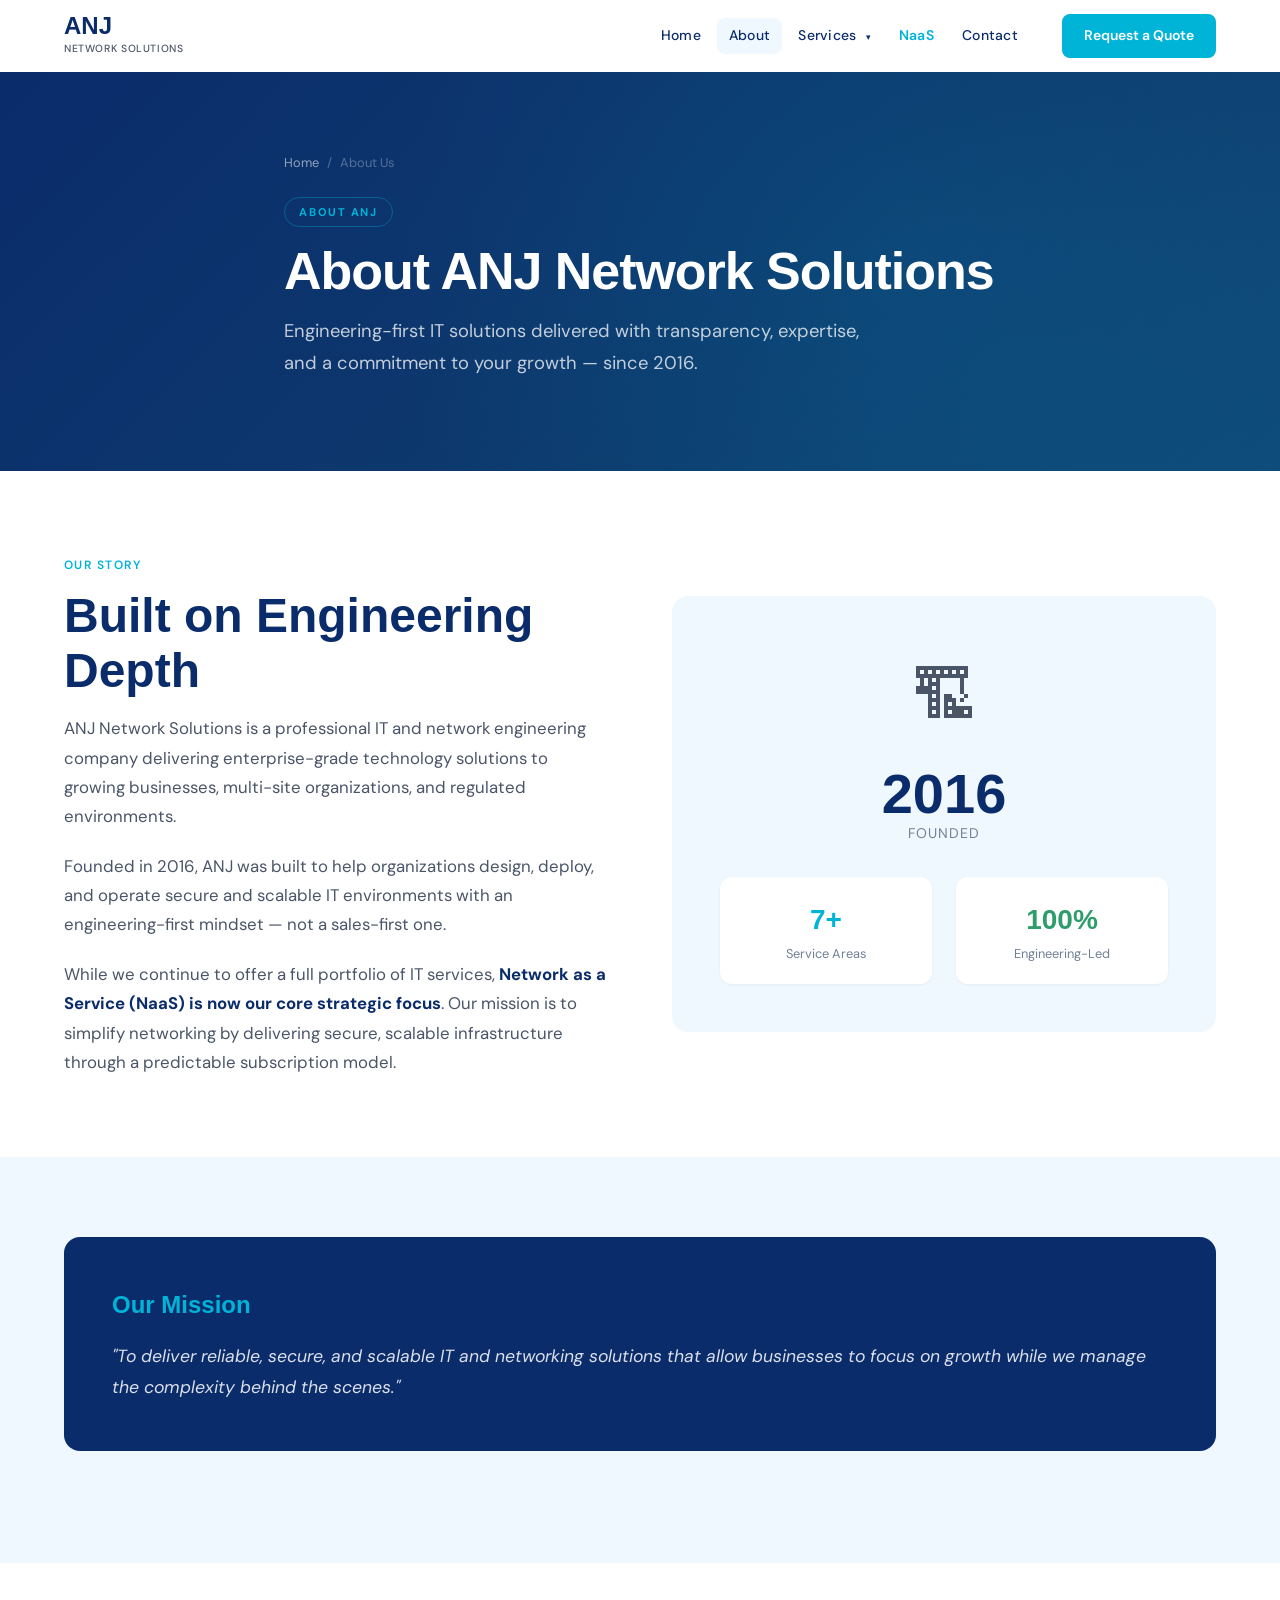
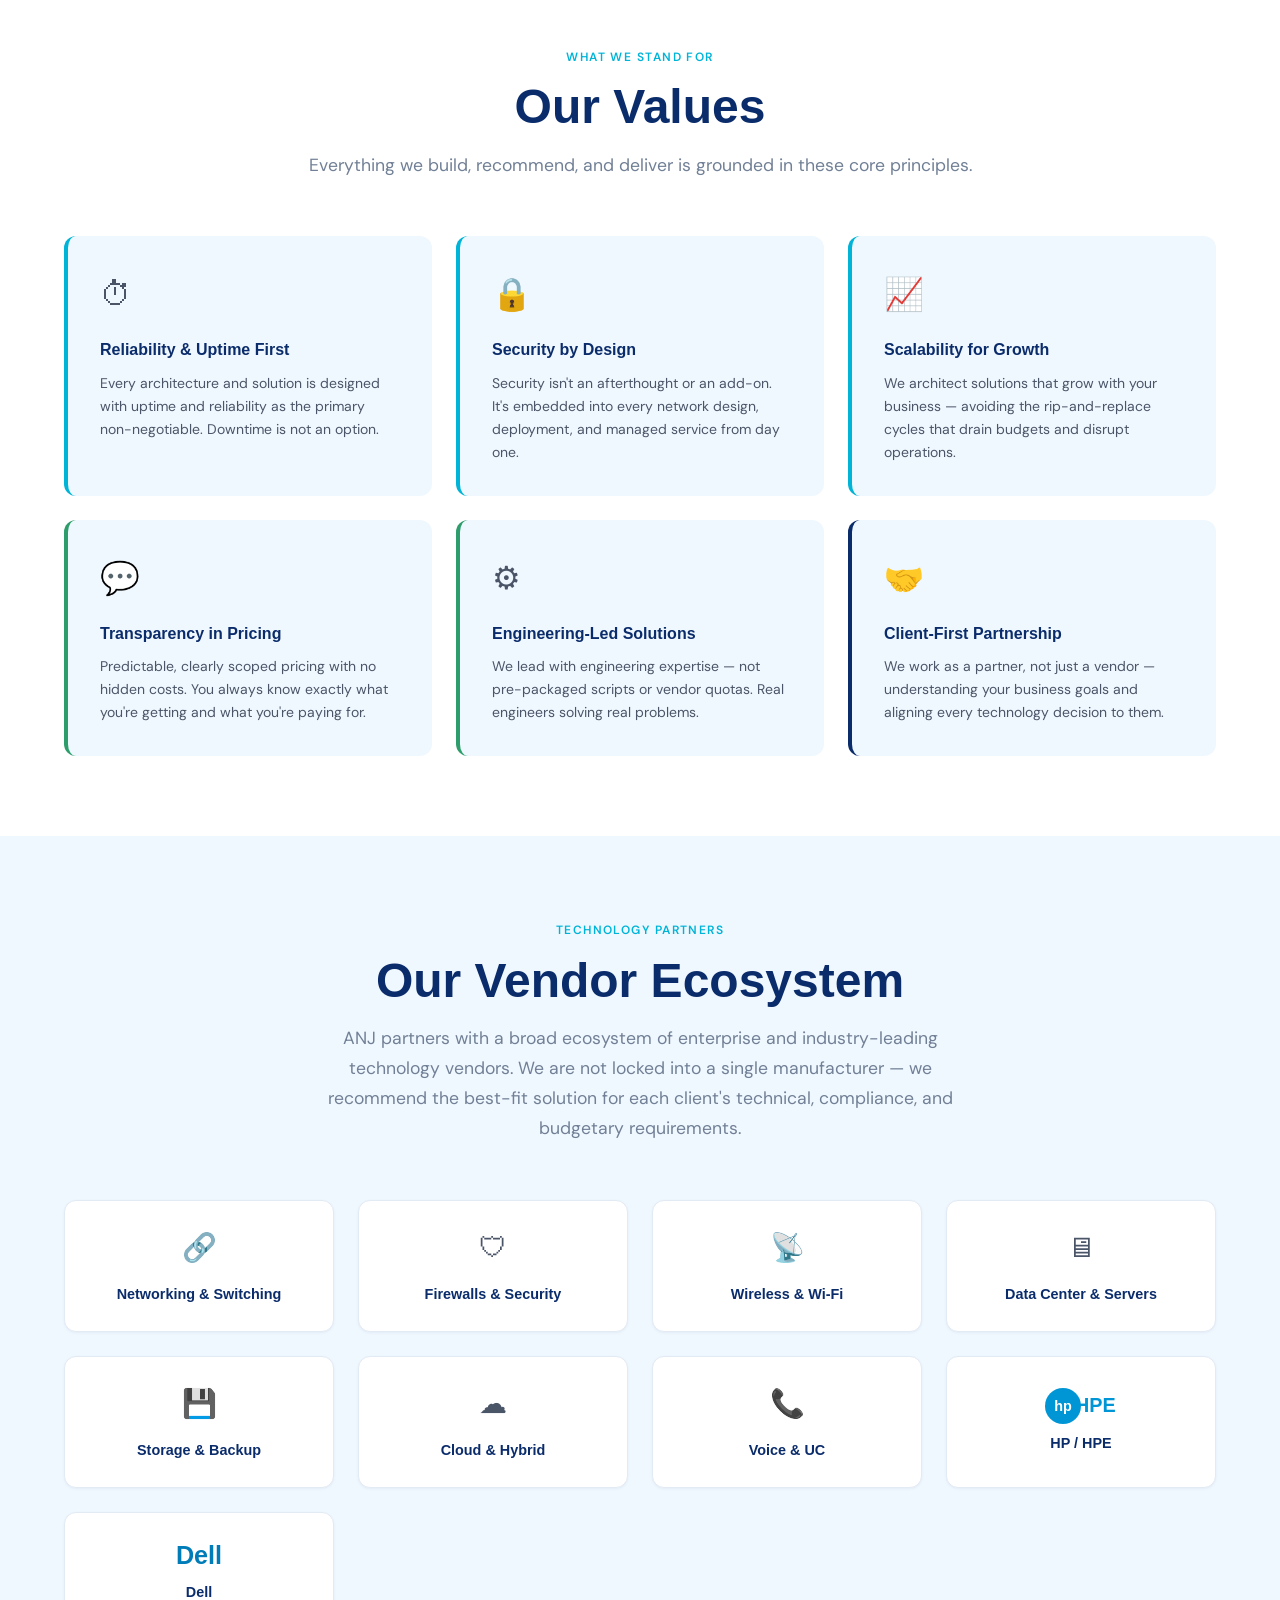
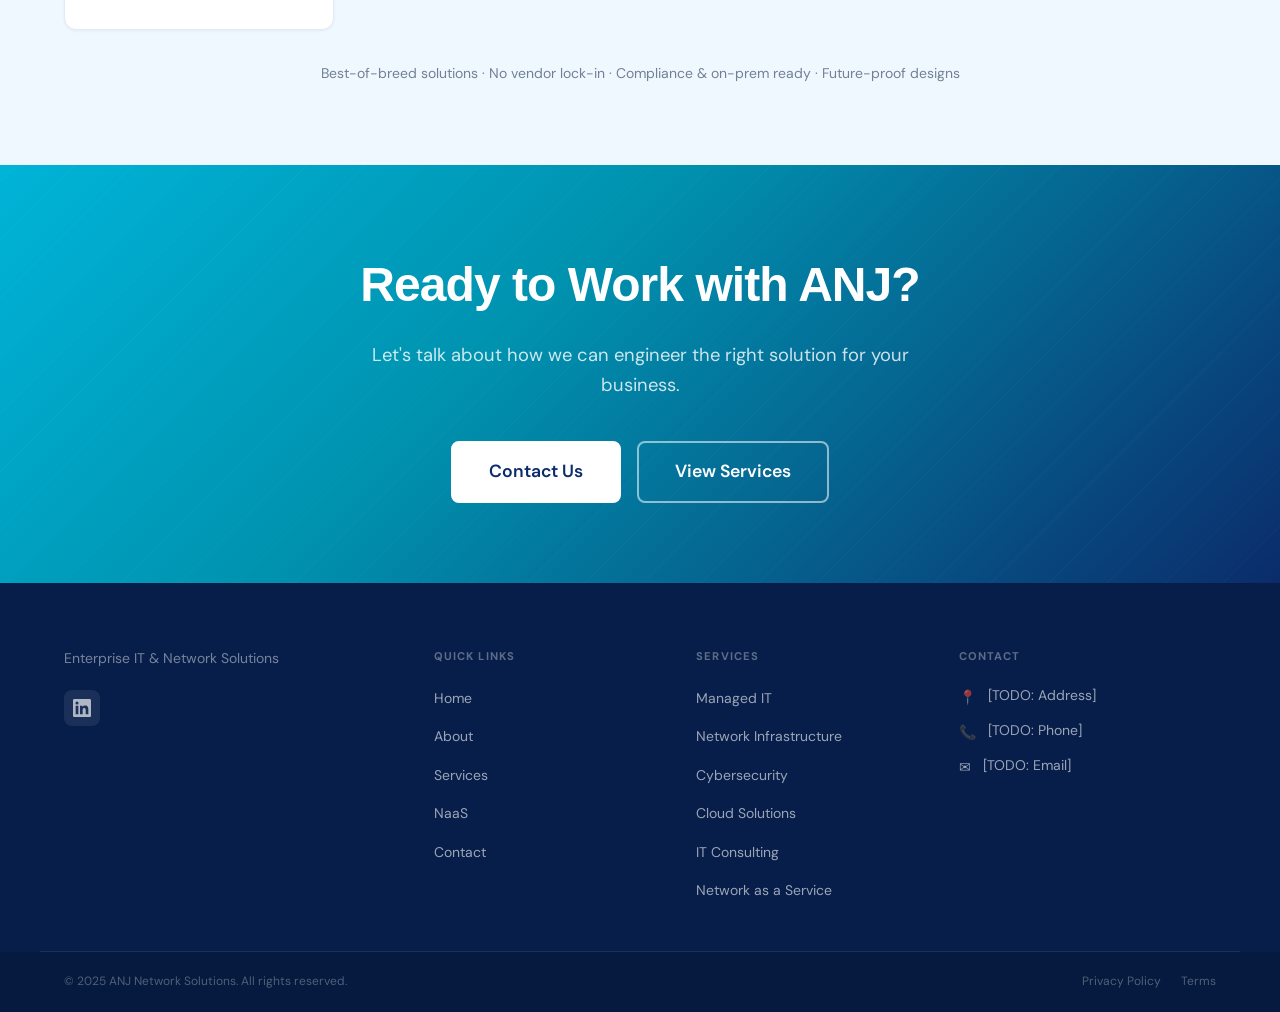
==== commit 1baa7621: "aa" ====
--- a/about.html
+++ b/about.html
@@ -14,13 +14,7 @@
 <header class="site-hd">
   <div class="ctr hd-inner">
     <a href="index.html" class="logo-lk"><img src="assets/anj-logo.png" alt="ANJ Network Solutions" class="logo-img" onerror="this.style.display='none';this.nextElementSibling.style.display='flex'"/><span class="logo-fb"><span class="logo-anj">ANJ</span><span class="logo-sub">Network Solutions</span></span></a>
-    <nav class="main-nav"><ul class="nav-list">
-      <li><a href="index.html" class="nav-lk">Home</a></li>
-      <li><a href="about.html" class="nav-lk active">About</a></li>
-      <li><a href="services.html" class="nav-lk">Services</a></li>
-      <li><a href="naas.html" class="nav-lk nav-lk-hi">NaaS</a></li>
-      <li><a href="contact.html" class="nav-lk">Contact</a></li>
-    </ul></nav>
+    <nav class="main-nav"><ul class="nav-list"><li class="nav-item"><a href="index.html" class="nav-lk">Home</a></li><li class="nav-item"><a href="about.html" class="nav-lk active">About</a></li><li class="nav-item has-mega"><a href="services.html" class="nav-lk">Services <span class="nav-chevron">&#9662;</span></a><div class="mega-menu"><div class="ctr mega-inner"><div class="mega-hd"><span class="mega-label">Our Services</span><a href="services.html" class="mega-all">View all services &rarr;</a></div><div class="mega-grid"><a href="services/managed-it.html" class="mega-card"><div class="mega-card-icon">&#128421;</div><div><h4 class="mega-card-title">Managed IT Services</h4><p class="mega-card-desc">Proactive monitoring, patch management &amp; 24/7 support.</p><span class="mega-card-lk">Learn more &rarr;</span></div></a><a href="services/network-infrastructure.html" class="mega-card"><div class="mega-card-icon">&#128279;</div><div><h4 class="mega-card-title">Network Infrastructure</h4><p class="mega-card-desc">Enterprise LAN, WAN, Wi-Fi &amp; data center design.</p><span class="mega-card-lk">Learn more &rarr;</span></div></a><a href="services/cybersecurity.html" class="mega-card"><div class="mega-card-icon">&#128737;</div><div><h4 class="mega-card-title">Cybersecurity</h4><p class="mega-card-desc">Layered security, firewall management &amp; threat detection.</p><span class="mega-card-lk">Learn more &rarr;</span></div></a><a href="services/cloud-solutions.html" class="mega-card"><div class="mega-card-icon">&#9729;</div><div><h4 class="mega-card-title">Cloud Solutions</h4><p class="mega-card-desc">Secure cloud &amp; hybrid architectures for performance and DR.</p><span class="mega-card-lk">Learn more &rarr;</span></div></a><a href="services/it-consulting.html" class="mega-card"><div class="mega-card-icon">&#128203;</div><div><h4 class="mega-card-title">IT Consulting</h4><p class="mega-card-desc">Strategic assessments, roadmaps &amp; vendor guidance.</p><span class="mega-card-lk">Learn more &rarr;</span></div></a><a href="naas.html" class="mega-card feat"><div class="mega-card-icon">&#9889;</div><div><h4 class="mega-card-title">Network as a Service</h4><p class="mega-card-desc">Your entire network for one predictable monthly fee.</p><span class="mega-card-lk">Explore NaaS &rarr;</span></div></a></div></div></div></li><li class="nav-item"><a href="naas.html" class="nav-lk nav-lk-hi">NaaS</a></li><li class="nav-item"><a href="contact.html" class="nav-lk">Contact</a></li></ul></nav>
     <div class="hd-cta"><a href="contact.html#form" class="btn btn-primary btn-sm">Request a Quote</a></div>
     <button class="nav-tog" aria-label="Open menu" aria-expanded="false"><span class="hb-line"></span><span class="hb-line"></span><span class="hb-line"></span></button>
   </div>
@@ -115,7 +109,14 @@
       <div class="vendor-cat reveal"><div class="vendor-cat-icon">💾</div><h4 class="vendor-cat-title">Storage &amp; Backup</h4></div>
       <div class="vendor-cat reveal"><div class="vendor-cat-icon">☁</div><h4 class="vendor-cat-title">Cloud &amp; Hybrid</h4></div>
       <div class="vendor-cat reveal"><div class="vendor-cat-icon">📞</div><h4 class="vendor-cat-title">Voice &amp; UC</h4></div>
-      <div class="vendor-cat reveal" style="background:var(--navy);border-color:var(--navy)"><div class="vendor-cat-icon">➕</div><h4 class="vendor-cat-title" style="color:rgba(255,255,255,.7)">[TODO: Add Logos]</h4></div>
+      <div class="vendor-cat reveal" style="display:flex;flex-direction:column;align-items:center;justify-content:center">
+        <svg viewBox="0 0 80 40" width="72" height="36" style="margin-bottom:.5rem"><circle cx="20" cy="20" r="20" fill="#0096D6"/><text x="20" y="26" text-anchor="middle" font-family="sans-serif" font-size="16" font-weight="700" fill="#fff">hp</text><text x="56" y="27" text-anchor="middle" font-family="sans-serif" font-size="22" font-weight="700" fill="#0096D6">HPE</text></svg>
+        <h4 class="vendor-cat-title">HP / HPE</h4>
+      </div>
+      <div class="vendor-cat reveal" style="display:flex;flex-direction:column;align-items:center;justify-content:center">
+        <svg viewBox="0 0 80 40" width="72" height="36" style="margin-bottom:.5rem"><text x="40" y="30" text-anchor="middle" font-family="sans-serif" font-size="28" font-weight="700" fill="#007DB8">Dell</text></svg>
+        <h4 class="vendor-cat-title">Dell</h4>
+      </div>
     </div>
     <p style="text-align:center;font-size:.875rem;color:var(--slate-light);margin-top:2rem" class="reveal">Best-of-breed solutions · No vendor lock-in · Compliance &amp; on-prem ready · Future-proof designs</p>
   </div>
--- a/styles.css
+++ b/styles.css
@@ -1,7 +1,7 @@
 /* ============================================================
    ANJ NETWORK SOLUTIONS — styles.css
    Design System: Deep Navy + Cyan + Emerald
-   Fonts: Syne (headings) + DM Sans (body)
+   Fonts: Anantason Expanded (headings) + DM Sans (body)
    ============================================================ */
 
 :root {
@@ -22,7 +22,7 @@
   --shadow-sm:   0 1px 3px rgba(11,44,107,.06);
   --shadow-md:   0 4px 24px rgba(11,44,107,.08);
   --shadow-lg:   0 8px 40px rgba(11,44,107,.13);
-  --font-h:      'Syne', sans-serif;
+  --font-h:      'Anantason Expanded', sans-serif;
   --font-b:      'DM Sans', sans-serif;
   --r-sm: 4px; --r-md: 8px; --r-lg: 12px; --r-xl: 16px; --r-full: 9999px;
   --max-w: 1200px;
@@ -85,6 +85,29 @@
 .nav-lk:hover,.nav-lk.active{background:var(--ice);color:var(--navy)}
 .nav-lk-hi{color:var(--cyan);font-weight:600}
 .nav-lk-hi:hover{background:var(--cyan-light);color:var(--cyan-dark)}
+
+/* ── MEGA MENU ── */
+.nav-item{position:static;display:flex;align-items:center;height:var(--hh)}
+.nav-chevron{display:inline-block;font-size:.55rem;margin-left:.3rem;transition:transform var(--ease);line-height:1;vertical-align:middle}
+.has-mega:hover .nav-chevron{transform:rotate(180deg)}
+.mega-menu{position:fixed;top:var(--hh);left:0;right:0;background:var(--white);border-top:2px solid var(--cyan);box-shadow:0 8px 40px rgba(11,44,107,.13);opacity:0;visibility:hidden;transform:translateY(-8px);transition:opacity .22s ease,transform .22s ease,visibility .22s ease;z-index:200;pointer-events:none}
+.has-mega:hover .mega-menu,.mega-menu:hover{opacity:1;visibility:visible;transform:translateY(0);pointer-events:auto}
+.mega-inner{padding:2rem 0 2.5rem}
+.mega-hd{display:flex;align-items:center;justify-content:space-between;margin-bottom:1.5rem}
+.mega-label{font-size:.7rem;font-weight:700;letter-spacing:.12em;text-transform:uppercase;color:var(--cyan)}
+.mega-all{font-size:.875rem;font-weight:600;color:var(--navy);transition:color var(--ease)}
+.mega-all:hover{color:var(--cyan)}
+.mega-grid{display:grid;grid-template-columns:repeat(3,1fr);gap:.75rem}
+.mega-card{display:flex;align-items:flex-start;gap:1rem;padding:1.25rem;border-radius:var(--r-lg);border:1px solid transparent;transition:background var(--ease),border-color var(--ease),box-shadow var(--ease)}
+.mega-card:hover{background:var(--ice);border-color:var(--border);box-shadow:var(--shadow-sm)}
+.mega-card-icon{font-size:1.6rem;flex-shrink:0;margin-top:.1rem}
+.mega-card-title{font-family:var(--font-h);font-size:.95rem;font-weight:700;color:var(--navy);margin-bottom:.3rem;line-height:1.2}
+.mega-card-desc{font-size:.8rem;color:var(--slate-light);line-height:1.5}
+.mega-card-lk{display:inline-block;font-size:.75rem;font-weight:600;color:var(--cyan);margin-top:.5rem;transition:gap var(--ease)}
+.mega-card.feat{border-color:rgba(45,158,107,.25);background:var(--green-light)}
+.mega-card.feat:hover{border-color:var(--green);background:var(--green-light)}
+.mega-card.feat .mega-card-title{color:var(--green-dark)}
+.mega-card.feat .mega-card-lk{color:var(--green-dark)}
 .hd-cta{flex-shrink:0}
 .nav-tog{display:none;flex-direction:column;justify-content:center;align-items:center;gap:5px;width:40px;height:40px;border-radius:var(--r-md);transition:background var(--ease)}
 .nav-tog:hover{background:var(--ice)}
@@ -97,9 +120,9 @@
 .mob-cta{margin-top:1.5rem;width:100%;justify-content:center}
 
 /* ── HERO ── */
-.hero{position:relative;min-height:calc(100vh - var(--hh));min-height:680px;background:linear-gradient(135deg,var(--navy) 0%,var(--navy-mid) 55%,#0E4B7A 100%);overflow:hidden;display:flex;align-items:center}
+.hero{position:relative;min-height:320px;background:linear-gradient(135deg,var(--navy) 0%,var(--navy-mid) 55%,#0E4B7A 100%);overflow:hidden;display:flex;align-items:center}
 .hero-bg{position:absolute;inset:0;background:radial-gradient(circle at 20% 30%,rgba(0,180,216,.12) 0%,transparent 50%),radial-gradient(circle at 80% 70%,rgba(45,158,107,.08) 0%,transparent 50%),repeating-linear-gradient(45deg,transparent,transparent 60px,rgba(255,255,255,.015) 60px,rgba(255,255,255,.015) 61px);pointer-events:none}
-.hero-inner{position:relative;z-index:1;display:grid;grid-template-columns:1fr 1fr;align-items:center;gap:4rem;padding:5rem 0}
+.hero-inner{position:relative;z-index:1;display:grid;grid-template-columns:1fr 1fr;align-items:center;gap:4rem;padding:1.75rem 0}
 .hero-badge{display:inline-flex;align-items:center;background:rgba(0,180,216,.15);border:1px solid rgba(0,180,216,.3);color:var(--cyan);font-size:.75rem;font-weight:600;letter-spacing:.08em;text-transform:uppercase;padding:.35rem 1rem;border-radius:var(--r-full);margin-bottom:1.25rem}
 .hero-h1{font-family:var(--font-h);font-size:clamp(2.25rem,5vw,3.75rem);font-weight:800;color:var(--white);line-height:1.08;margin-bottom:1.5rem;letter-spacing:-.02em}
 .hero-h1 em{font-style:normal;color:var(--cyan);display:block}
